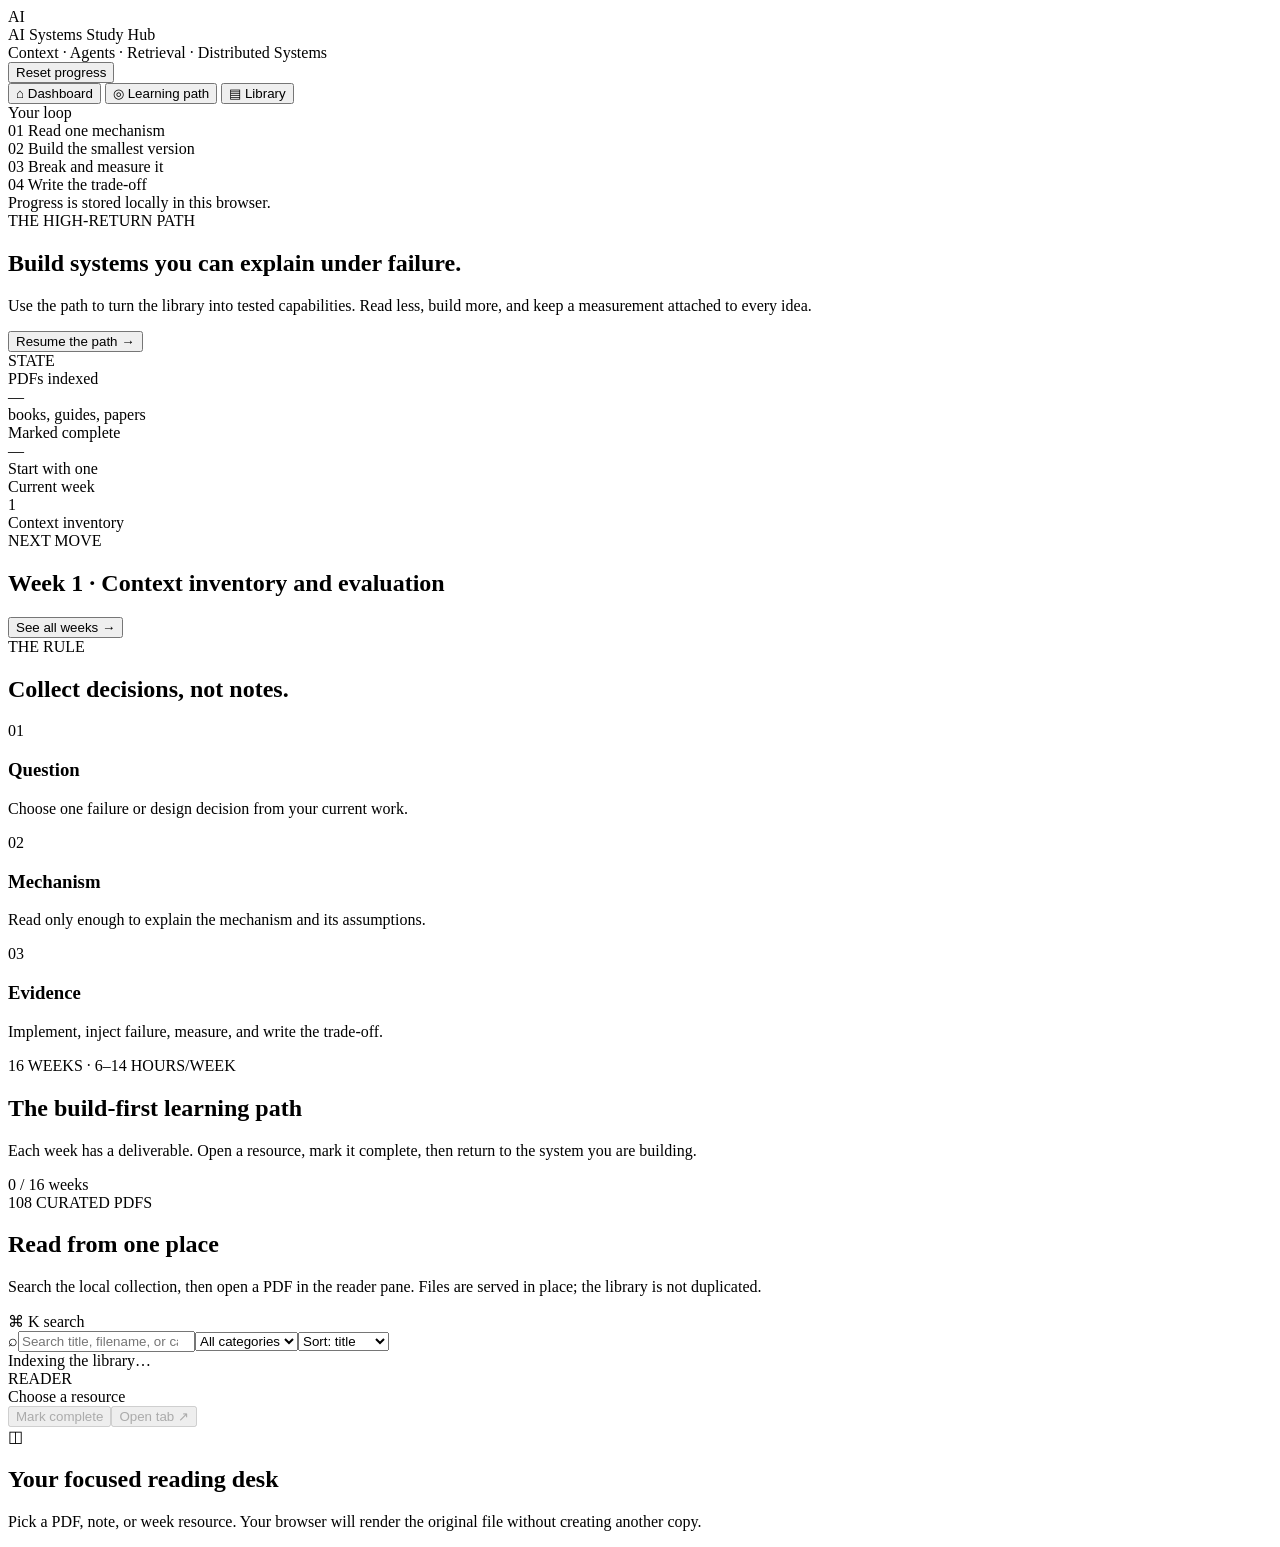
==== study-hub/static/index.html @ 67e895bd "Add private Cloudflare Study Hub deployment" ====
<!doctype html>
<html lang="en">
  <head>
    <meta charset="utf-8" />
    <meta name="viewport" content="width=device-width, initial-scale=1" />
    <title>AI Systems Study Hub</title>
    <link rel="stylesheet" href="/static/styles.css" />
    <script src="/static/app.js" defer></script>
  </head>
  <body>
    <header class="topbar">
      <div class="brand-mark">AI</div>
      <div>
        <div class="brand-title">AI Systems Study Hub</div>
        <div class="brand-subtitle">Context · Agents · Retrieval · Distributed Systems</div>
      </div>
      <div class="topbar-spacer"></div>
      <button class="ghost-button" id="reset-progress" title="Clear local progress">Reset progress</button>
    </header>

    <div class="app-shell">
      <aside class="sidebar">
        <button class="nav-button active" data-view="dashboard-view">⌂ <span>Dashboard</span></button>
        <button class="nav-button" data-view="path-view">◎ <span>Learning path</span></button>
        <button class="nav-button" data-view="library-view">▤ <span>Library</span></button>
        <div class="sidebar-rule"></div>
        <div class="sidebar-label">Your loop</div>
        <div class="loop-step"><span>01</span> Read one mechanism</div>
        <div class="loop-step"><span>02</span> Build the smallest version</div>
        <div class="loop-step"><span>03</span> Break and measure it</div>
        <div class="loop-step"><span>04</span> Write the trade-off</div>
        <div class="sidebar-footer">Progress is stored locally in this browser.</div>
      </aside>

      <main class="main-content">
        <section class="view" id="dashboard-view">
          <div class="hero-card">
            <div>
              <div class="eyebrow">THE HIGH-RETURN PATH</div>
              <h1>Build systems you can explain under failure.</h1>
              <p>Use the path to turn the library into tested capabilities. Read less, build more, and keep a measurement attached to every idea.</p>
              <button class="primary-button" id="resume-button">Resume the path <span>→</span></button>
            </div>
            <div class="hero-orbit" aria-hidden="true">
              <div class="orbit orbit-one"></div>
              <div class="orbit orbit-two"></div>
              <div class="orbit-core">STATE</div>
            </div>
          </div>

          <div class="metric-grid">
            <div class="metric-card"><div class="metric-label">PDFs indexed</div><div class="metric-value" id="total-pdfs">—</div><div class="metric-note">books, guides, papers</div></div>
            <div class="metric-card"><div class="metric-label">Marked complete</div><div class="metric-value" id="read-count">—</div><div class="metric-note" id="read-percent">Start with one</div></div>
            <div class="metric-card"><div class="metric-label">Current week</div><div class="metric-value" id="current-week">1</div><div class="metric-note" id="current-week-title">Context inventory</div></div>
          </div>

          <div class="section-heading"><div><div class="eyebrow">NEXT MOVE</div><h2 id="next-week-heading">Week 1 · Context inventory and evaluation</h2></div><button class="text-button" data-view-target="path-view">See all weeks →</button></div>
          <div class="next-card" id="next-week-card"></div>

          <div class="section-heading"><div><div class="eyebrow">THE RULE</div><h2>Collect decisions, not notes.</h2></div></div>
          <div class="rule-grid">
            <div><span class="rule-number">01</span><h3>Question</h3><p>Choose one failure or design decision from your current work.</p></div>
            <div><span class="rule-number">02</span><h3>Mechanism</h3><p>Read only enough to explain the mechanism and its assumptions.</p></div>
            <div><span class="rule-number">03</span><h3>Evidence</h3><p>Implement, inject failure, measure, and write the trade-off.</p></div>
          </div>
        </section>

        <section class="view hidden" id="path-view">
          <div class="page-heading"><div class="eyebrow">16 WEEKS · 6–14 HOURS/WEEK</div><h1>The build-first learning path</h1><p>Each week has a deliverable. Open a resource, mark it complete, then return to the system you are building.</p></div>
          <div class="path-progress"><div class="progress-track"><div class="progress-fill" id="path-progress-fill"></div></div><span id="path-progress-label">0 / 16 weeks</span></div>
          <div id="week-list" class="week-list"></div>
        </section>

        <section class="view hidden" id="library-view">
          <div class="page-heading library-heading"><div><div class="eyebrow">108 CURATED PDFS</div><h1>Read from one place</h1><p>Search the local collection, then open a PDF in the reader pane. Files are served in place; the library is not duplicated.</p></div><div class="library-shortcut"><span>⌘ K</span> search</div></div>
          <div class="library-toolbar"><label class="search-box"><span>⌕</span><input id="library-search" type="search" placeholder="Search title, filename, or category…" autocomplete="off" /></label><select id="category-filter"><option value="all">All categories</option></select><select id="sort-filter"><option value="title">Sort: title</option><option value="pages">Sort: pages</option><option value="year">Sort: year</option></select></div>
          <div class="library-layout"><div id="resource-list" class="resource-list"><div class="loading">Indexing the library…</div></div><div class="reader-panel"><div class="reader-toolbar"><div><div class="reader-kicker">READER</div><div class="reader-title" id="reader-title">Choose a resource</div></div><div class="reader-actions"><button class="ghost-button" id="mark-complete" disabled>Mark complete</button><button class="ghost-button" id="open-new-tab" disabled>Open tab ↗</button></div></div><div class="reader-body" id="reader-body"><div class="reader-empty"><div class="reader-icon">◫</div><h2>Your focused reading desk</h2><p>Pick a PDF, note, or week resource. Your browser will render the original file without creating another copy.</p></div></div></div></div>
        </section>
      </main>
    </div>
  </body>
</html>
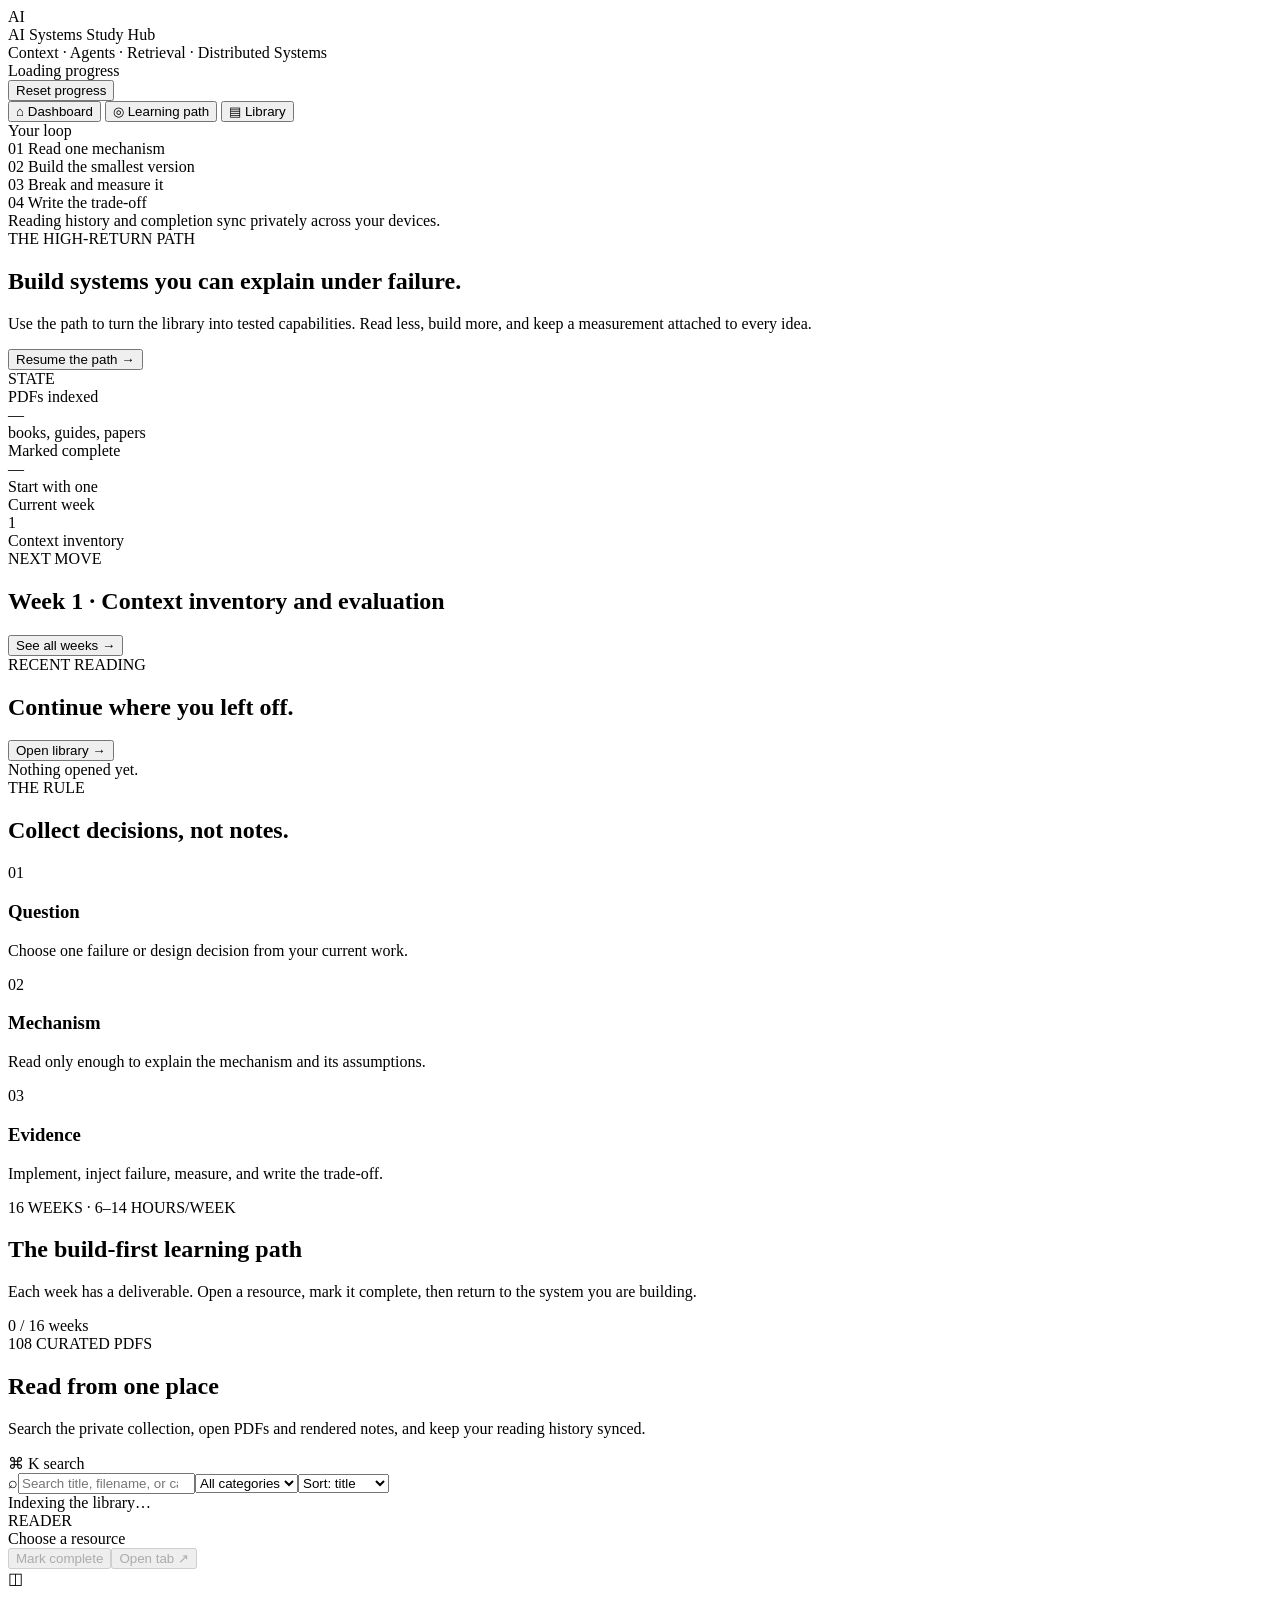
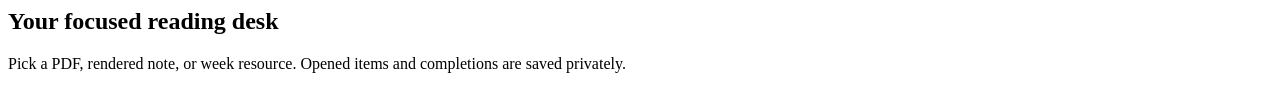
==== commit b369e4ee: "Add rendered notes, synced progress, and projects" ====
--- a/study-hub/static/index.html
+++ b/study-hub/static/index.html
@@ -5,6 +5,7 @@
     <meta name="viewport" content="width=device-width, initial-scale=1" />
     <title>AI Systems Study Hub</title>
     <link rel="stylesheet" href="/static/styles.css" />
+    <script src="/static/marked.umd.js"></script>
     <script src="/static/app.js" defer></script>
   </head>
   <body>
@@ -15,7 +16,8 @@
         <div class="brand-subtitle">Context · Agents · Retrieval · Distributed Systems</div>
       </div>
       <div class="topbar-spacer"></div>
-      <button class="ghost-button" id="reset-progress" title="Clear local progress">Reset progress</button>
+      <div class="sync-pill" id="sync-status"><span></span> Loading progress</div>
+      <button class="ghost-button" id="reset-progress" title="Clear saved progress">Reset progress</button>
     </header>
 
     <div class="app-shell">
@@ -29,7 +31,7 @@
         <div class="loop-step"><span>02</span> Build the smallest version</div>
         <div class="loop-step"><span>03</span> Break and measure it</div>
         <div class="loop-step"><span>04</span> Write the trade-off</div>
-        <div class="sidebar-footer">Progress is stored locally in this browser.</div>
+        <div class="sidebar-footer">Reading history and completion sync privately across your devices.</div>
       </aside>
 
       <main class="main-content">
@@ -57,6 +59,9 @@
           <div class="section-heading"><div><div class="eyebrow">NEXT MOVE</div><h2 id="next-week-heading">Week 1 · Context inventory and evaluation</h2></div><button class="text-button" data-view-target="path-view">See all weeks →</button></div>
           <div class="next-card" id="next-week-card"></div>
 
+          <div class="section-heading"><div><div class="eyebrow">RECENT READING</div><h2>Continue where you left off.</h2></div><button class="text-button" data-view-target="library-view">Open library →</button></div>
+          <div class="recent-grid" id="recent-reading"><div class="loading">Nothing opened yet.</div></div>
+
           <div class="section-heading"><div><div class="eyebrow">THE RULE</div><h2>Collect decisions, not notes.</h2></div></div>
           <div class="rule-grid">
             <div><span class="rule-number">01</span><h3>Question</h3><p>Choose one failure or design decision from your current work.</p></div>
@@ -72,9 +77,9 @@
         </section>
 
         <section class="view hidden" id="library-view">
-          <div class="page-heading library-heading"><div><div class="eyebrow">108 CURATED PDFS</div><h1>Read from one place</h1><p>Search the local collection, then open a PDF in the reader pane. Files are served in place; the library is not duplicated.</p></div><div class="library-shortcut"><span>⌘ K</span> search</div></div>
+          <div class="page-heading library-heading"><div><div class="eyebrow">108 CURATED PDFS</div><h1>Read from one place</h1><p>Search the private collection, open PDFs and rendered notes, and keep your reading history synced.</p></div><div class="library-shortcut"><span>⌘ K</span> search</div></div>
           <div class="library-toolbar"><label class="search-box"><span>⌕</span><input id="library-search" type="search" placeholder="Search title, filename, or category…" autocomplete="off" /></label><select id="category-filter"><option value="all">All categories</option></select><select id="sort-filter"><option value="title">Sort: title</option><option value="pages">Sort: pages</option><option value="year">Sort: year</option></select></div>
-          <div class="library-layout"><div id="resource-list" class="resource-list"><div class="loading">Indexing the library…</div></div><div class="reader-panel"><div class="reader-toolbar"><div><div class="reader-kicker">READER</div><div class="reader-title" id="reader-title">Choose a resource</div></div><div class="reader-actions"><button class="ghost-button" id="mark-complete" disabled>Mark complete</button><button class="ghost-button" id="open-new-tab" disabled>Open tab ↗</button></div></div><div class="reader-body" id="reader-body"><div class="reader-empty"><div class="reader-icon">◫</div><h2>Your focused reading desk</h2><p>Pick a PDF, note, or week resource. Your browser will render the original file without creating another copy.</p></div></div></div></div>
+          <div class="library-layout"><div id="resource-list" class="resource-list"><div class="loading">Indexing the library…</div></div><div class="reader-panel"><div class="reader-toolbar"><div><div class="reader-kicker">READER</div><div class="reader-title" id="reader-title">Choose a resource</div></div><div class="reader-actions"><button class="ghost-button" id="mark-complete" disabled>Mark complete</button><button class="ghost-button" id="open-new-tab" disabled>Open tab ↗</button></div></div><div class="reader-body" id="reader-body"><div class="reader-empty"><div class="reader-icon">◫</div><h2>Your focused reading desk</h2><p>Pick a PDF, rendered note, or week resource. Opened items and completions are saved privately.</p></div></div></div></div>
         </section>
       </main>
     </div>
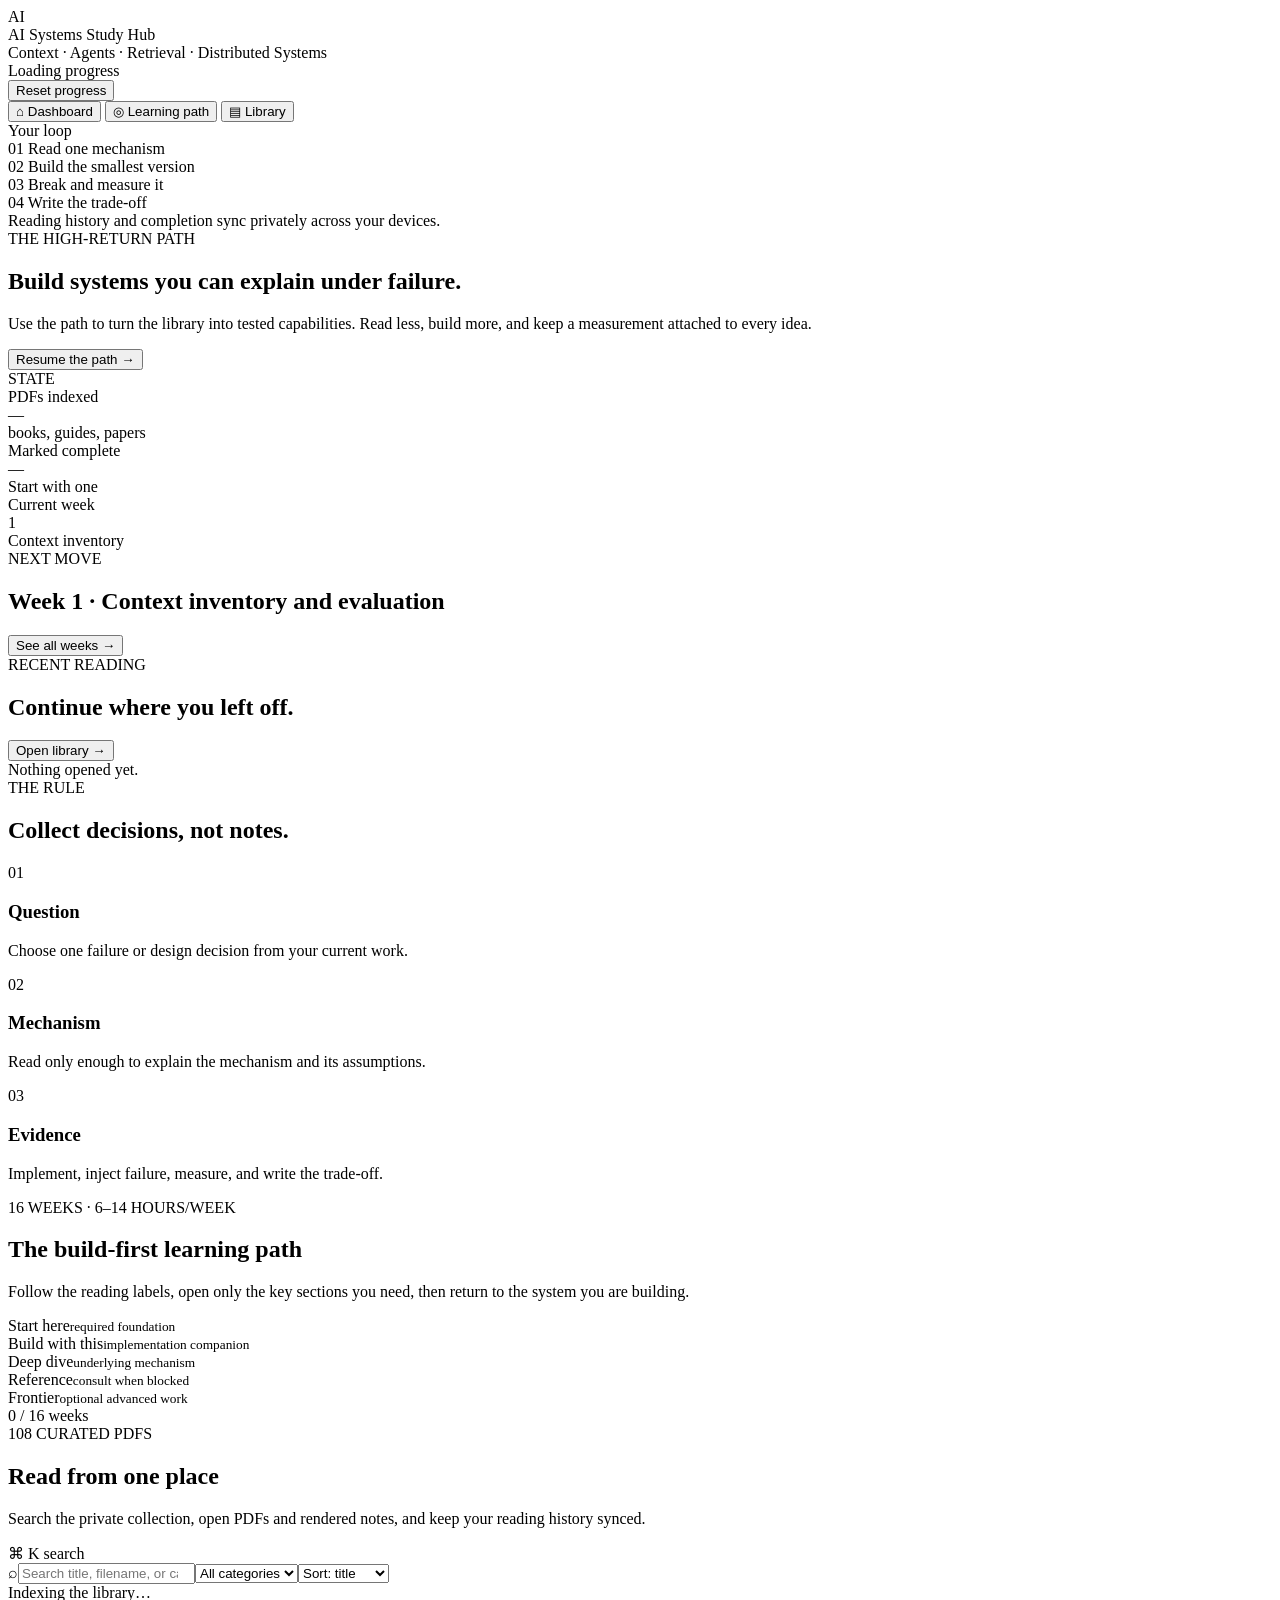
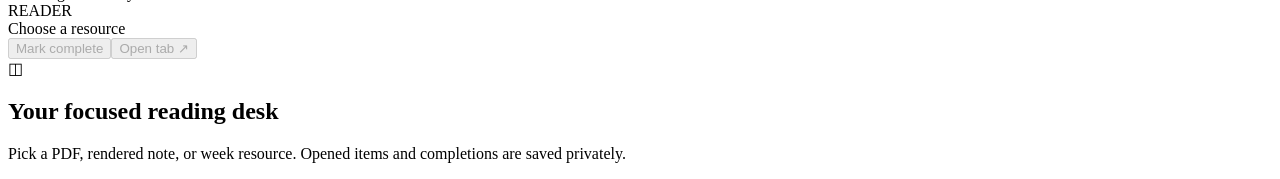
==== commit 49080c4f: "Add focused reading labels and key section jumps" ====
--- a/study-hub/static/index.html
+++ b/study-hub/static/index.html
@@ -71,7 +71,14 @@
         </section>
 
         <section class="view hidden" id="path-view">
-          <div class="page-heading"><div class="eyebrow">16 WEEKS · 6–14 HOURS/WEEK</div><h1>The build-first learning path</h1><p>Each week has a deliverable. Open a resource, mark it complete, then return to the system you are building.</p></div>
+          <div class="page-heading"><div class="eyebrow">16 WEEKS · 6–14 HOURS/WEEK</div><h1>The build-first learning path</h1><p>Follow the reading labels, open only the key sections you need, then return to the system you are building.</p></div>
+          <div class="reading-legend" aria-label="Reading priority labels">
+            <div><span class="role-badge role-start">Start here</span><small>required foundation</small></div>
+            <div><span class="role-badge role-build">Build with this</span><small>implementation companion</small></div>
+            <div><span class="role-badge role-deep">Deep dive</span><small>underlying mechanism</small></div>
+            <div><span class="role-badge role-reference">Reference</span><small>consult when blocked</small></div>
+            <div><span class="role-badge role-frontier">Frontier</span><small>optional advanced work</small></div>
+          </div>
           <div class="path-progress"><div class="progress-track"><div class="progress-fill" id="path-progress-fill"></div></div><span id="path-progress-label">0 / 16 weeks</span></div>
           <div id="week-list" class="week-list"></div>
         </section>
@@ -79,7 +86,7 @@
         <section class="view hidden" id="library-view">
           <div class="page-heading library-heading"><div><div class="eyebrow">108 CURATED PDFS</div><h1>Read from one place</h1><p>Search the private collection, open PDFs and rendered notes, and keep your reading history synced.</p></div><div class="library-shortcut"><span>⌘ K</span> search</div></div>
           <div class="library-toolbar"><label class="search-box"><span>⌕</span><input id="library-search" type="search" placeholder="Search title, filename, or category…" autocomplete="off" /></label><select id="category-filter"><option value="all">All categories</option></select><select id="sort-filter"><option value="title">Sort: title</option><option value="pages">Sort: pages</option><option value="year">Sort: year</option></select></div>
-          <div class="library-layout"><div id="resource-list" class="resource-list"><div class="loading">Indexing the library…</div></div><div class="reader-panel"><div class="reader-toolbar"><div><div class="reader-kicker">READER</div><div class="reader-title" id="reader-title">Choose a resource</div></div><div class="reader-actions"><button class="ghost-button" id="mark-complete" disabled>Mark complete</button><button class="ghost-button" id="open-new-tab" disabled>Open tab ↗</button></div></div><div class="reader-body" id="reader-body"><div class="reader-empty"><div class="reader-icon">◫</div><h2>Your focused reading desk</h2><p>Pick a PDF, rendered note, or week resource. Opened items and completions are saved privately.</p></div></div></div></div>
+          <div class="library-layout"><div id="resource-list" class="resource-list"><div class="loading">Indexing the library…</div></div><div class="reader-panel"><div class="reader-toolbar"><div><div class="reader-kicker">READER</div><div class="reader-title" id="reader-title">Choose a resource</div></div><div class="reader-actions"><button class="ghost-button" id="mark-complete" disabled>Mark complete</button><button class="ghost-button" id="open-new-tab" disabled>Open tab ↗</button></div></div><div class="reader-keybar hidden" id="reader-keys"></div><div class="reader-body" id="reader-body"><div class="reader-empty"><div class="reader-icon">◫</div><h2>Your focused reading desk</h2><p>Pick a PDF, rendered note, or week resource. Opened items and completions are saved privately.</p></div></div></div></div>
         </section>
       </main>
     </div>
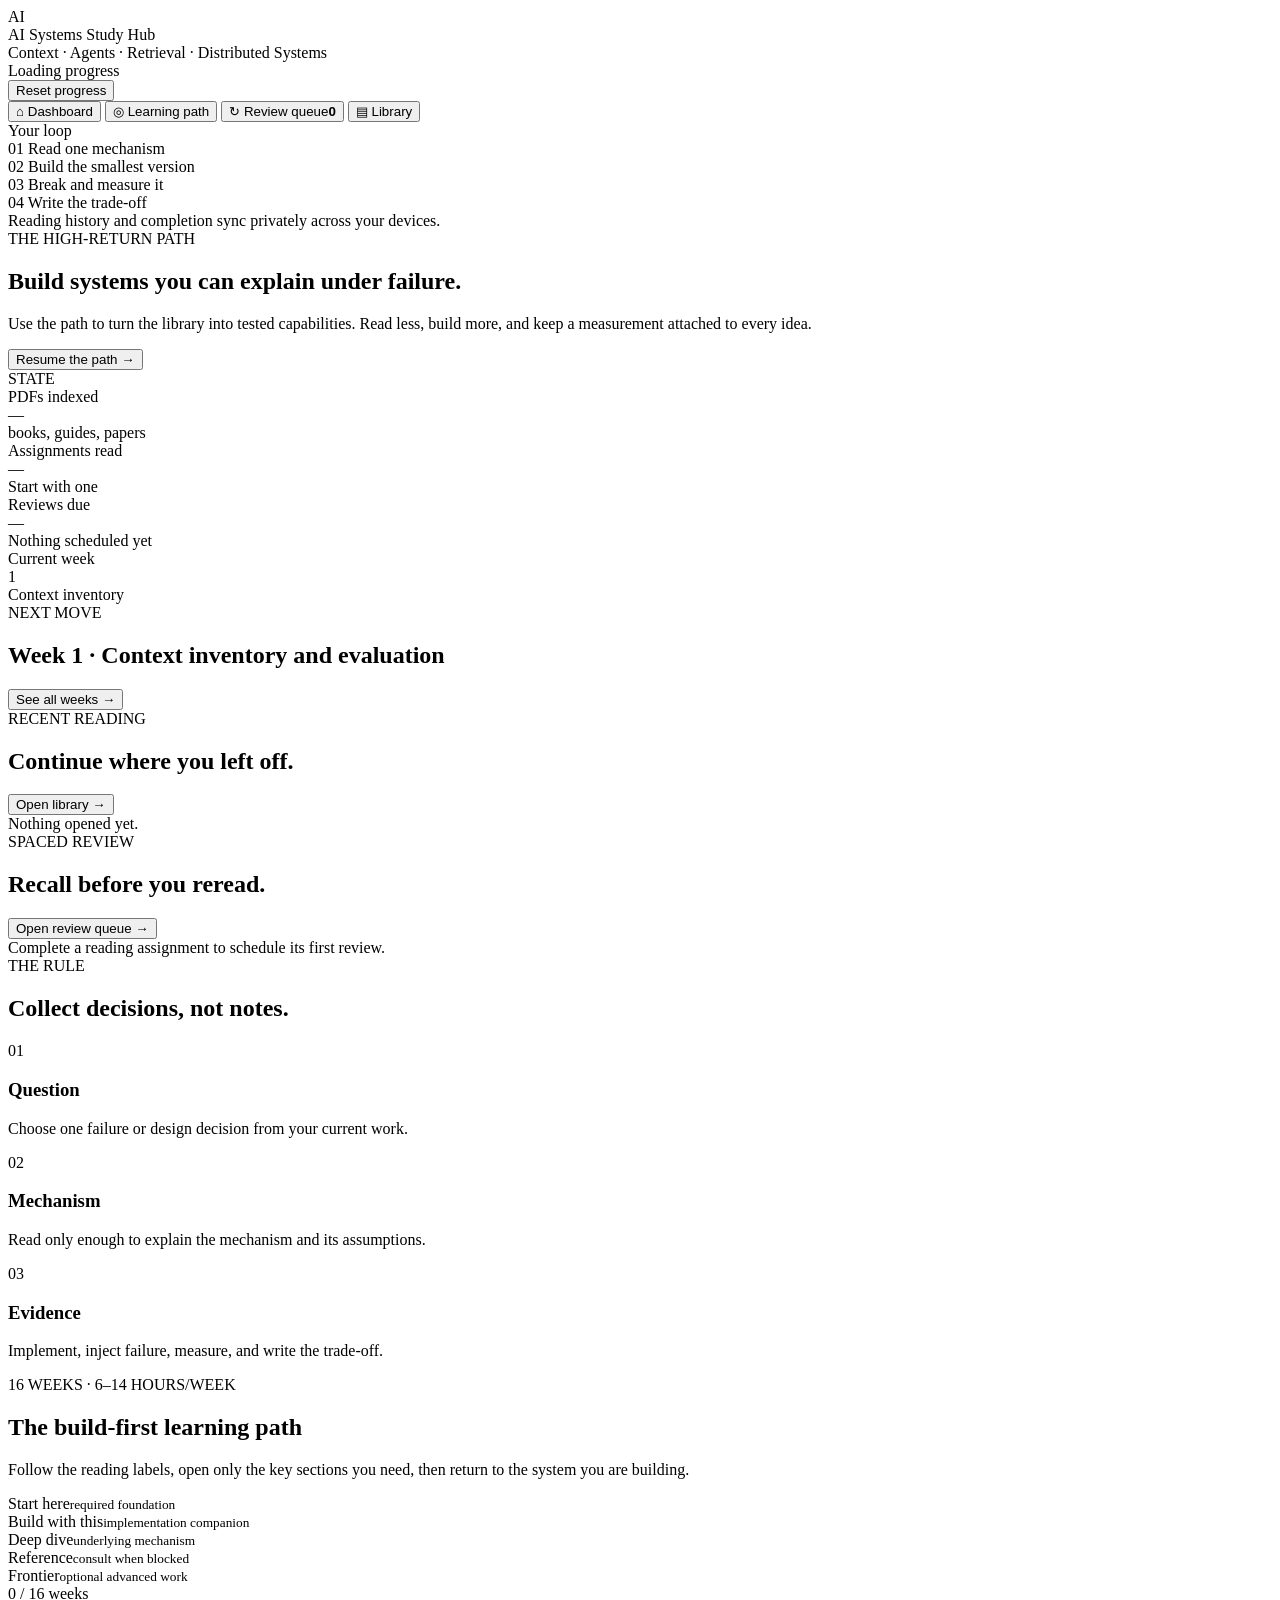
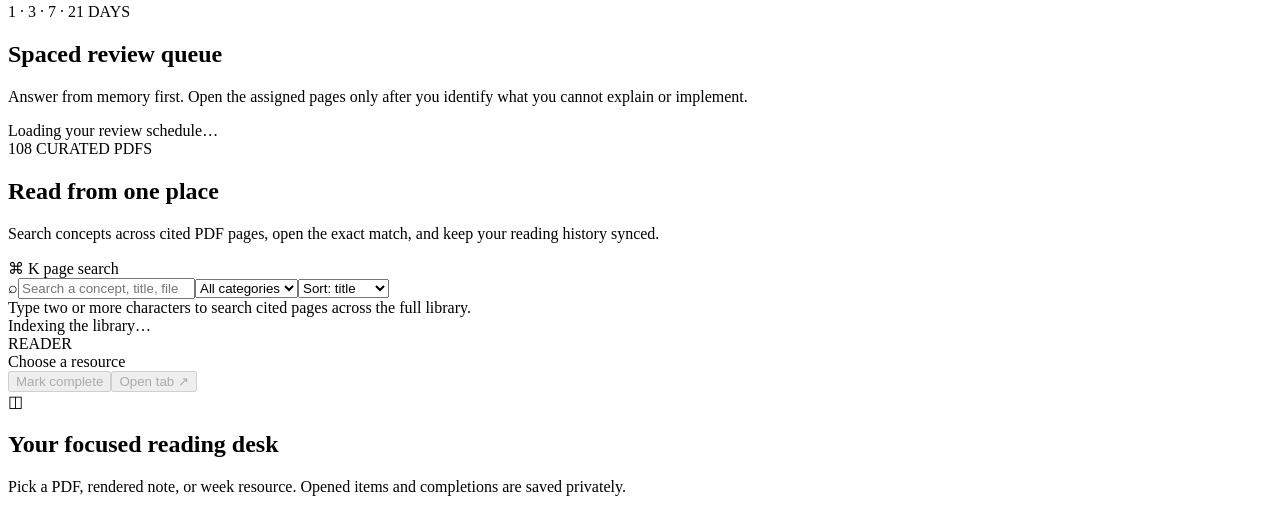
==== commit 06d07e1b: "Add mastery reviews and cited library search" ====
--- a/study-hub/static/index.html
+++ b/study-hub/static/index.html
@@ -24,6 +24,7 @@
       <aside class="sidebar">
         <button class="nav-button active" data-view="dashboard-view">⌂ <span>Dashboard</span></button>
         <button class="nav-button" data-view="path-view">◎ <span>Learning path</span></button>
+        <button class="nav-button" data-view="review-view">↻ <span>Review queue</span><b class="nav-count hidden" id="review-nav-count">0</b></button>
         <button class="nav-button" data-view="library-view">▤ <span>Library</span></button>
         <div class="sidebar-rule"></div>
         <div class="sidebar-label">Your loop</div>
@@ -52,7 +53,8 @@
 
           <div class="metric-grid">
             <div class="metric-card"><div class="metric-label">PDFs indexed</div><div class="metric-value" id="total-pdfs">—</div><div class="metric-note">books, guides, papers</div></div>
-            <div class="metric-card"><div class="metric-label">Marked complete</div><div class="metric-value" id="read-count">—</div><div class="metric-note" id="read-percent">Start with one</div></div>
+            <div class="metric-card"><div class="metric-label">Assignments read</div><div class="metric-value" id="read-count">—</div><div class="metric-note" id="read-percent">Start with one</div></div>
+            <div class="metric-card"><div class="metric-label">Reviews due</div><div class="metric-value" id="review-count">—</div><div class="metric-note" id="review-note">Nothing scheduled yet</div></div>
             <div class="metric-card"><div class="metric-label">Current week</div><div class="metric-value" id="current-week">1</div><div class="metric-note" id="current-week-title">Context inventory</div></div>
           </div>
 
@@ -61,6 +63,9 @@
 
           <div class="section-heading"><div><div class="eyebrow">RECENT READING</div><h2>Continue where you left off.</h2></div><button class="text-button" data-view-target="library-view">Open library →</button></div>
           <div class="recent-grid" id="recent-reading"><div class="loading">Nothing opened yet.</div></div>
+
+          <div class="section-heading"><div><div class="eyebrow">SPACED REVIEW</div><h2>Recall before you reread.</h2></div><button class="text-button" data-view-target="review-view">Open review queue →</button></div>
+          <div class="review-preview" id="review-preview"><div class="loading">Complete a reading assignment to schedule its first review.</div></div>
 
           <div class="section-heading"><div><div class="eyebrow">THE RULE</div><h2>Collect decisions, not notes.</h2></div></div>
           <div class="rule-grid">
@@ -83,9 +88,16 @@
           <div id="week-list" class="week-list"></div>
         </section>
 
+        <section class="view hidden" id="review-view">
+          <div class="page-heading"><div class="eyebrow">1 · 3 · 7 · 21 DAYS</div><h1>Spaced review queue</h1><p>Answer from memory first. Open the assigned pages only after you identify what you cannot explain or implement.</p></div>
+          <div class="review-summary" id="review-summary"></div>
+          <div id="review-list" class="review-list"><div class="loading">Loading your review schedule…</div></div>
+        </section>
+
         <section class="view hidden" id="library-view">
-          <div class="page-heading library-heading"><div><div class="eyebrow">108 CURATED PDFS</div><h1>Read from one place</h1><p>Search the private collection, open PDFs and rendered notes, and keep your reading history synced.</p></div><div class="library-shortcut"><span>⌘ K</span> search</div></div>
-          <div class="library-toolbar"><label class="search-box"><span>⌕</span><input id="library-search" type="search" placeholder="Search title, filename, or category…" autocomplete="off" /></label><select id="category-filter"><option value="all">All categories</option></select><select id="sort-filter"><option value="title">Sort: title</option><option value="pages">Sort: pages</option><option value="year">Sort: year</option></select></div>
+          <div class="page-heading library-heading"><div><div class="eyebrow">108 CURATED PDFS</div><h1>Read from one place</h1><p>Search concepts across cited PDF pages, open the exact match, and keep your reading history synced.</p></div><div class="library-shortcut"><span>⌘ K</span> page search</div></div>
+          <div class="library-toolbar"><label class="search-box"><span>⌕</span><input id="library-search" type="search" placeholder="Search a concept, title, filename, or category…" autocomplete="off" /></label><select id="category-filter"><option value="all">All categories</option></select><select id="sort-filter"><option value="title">Sort: title</option><option value="pages">Sort: pages</option><option value="year">Sort: year</option></select></div>
+          <div class="search-status" id="search-status">Type two or more characters to search cited pages across the full library.</div>
           <div class="library-layout"><div id="resource-list" class="resource-list"><div class="loading">Indexing the library…</div></div><div class="reader-panel"><div class="reader-toolbar"><div><div class="reader-kicker">READER</div><div class="reader-title" id="reader-title">Choose a resource</div></div><div class="reader-actions"><button class="ghost-button" id="mark-complete" disabled>Mark complete</button><button class="ghost-button" id="open-new-tab" disabled>Open tab ↗</button></div></div><div class="reader-keybar hidden" id="reader-keys"></div><div class="reader-body" id="reader-body"><div class="reader-empty"><div class="reader-icon">◫</div><h2>Your focused reading desk</h2><p>Pick a PDF, rendered note, or week resource. Opened items and completions are saved privately.</p></div></div></div></div>
         </section>
       </main>
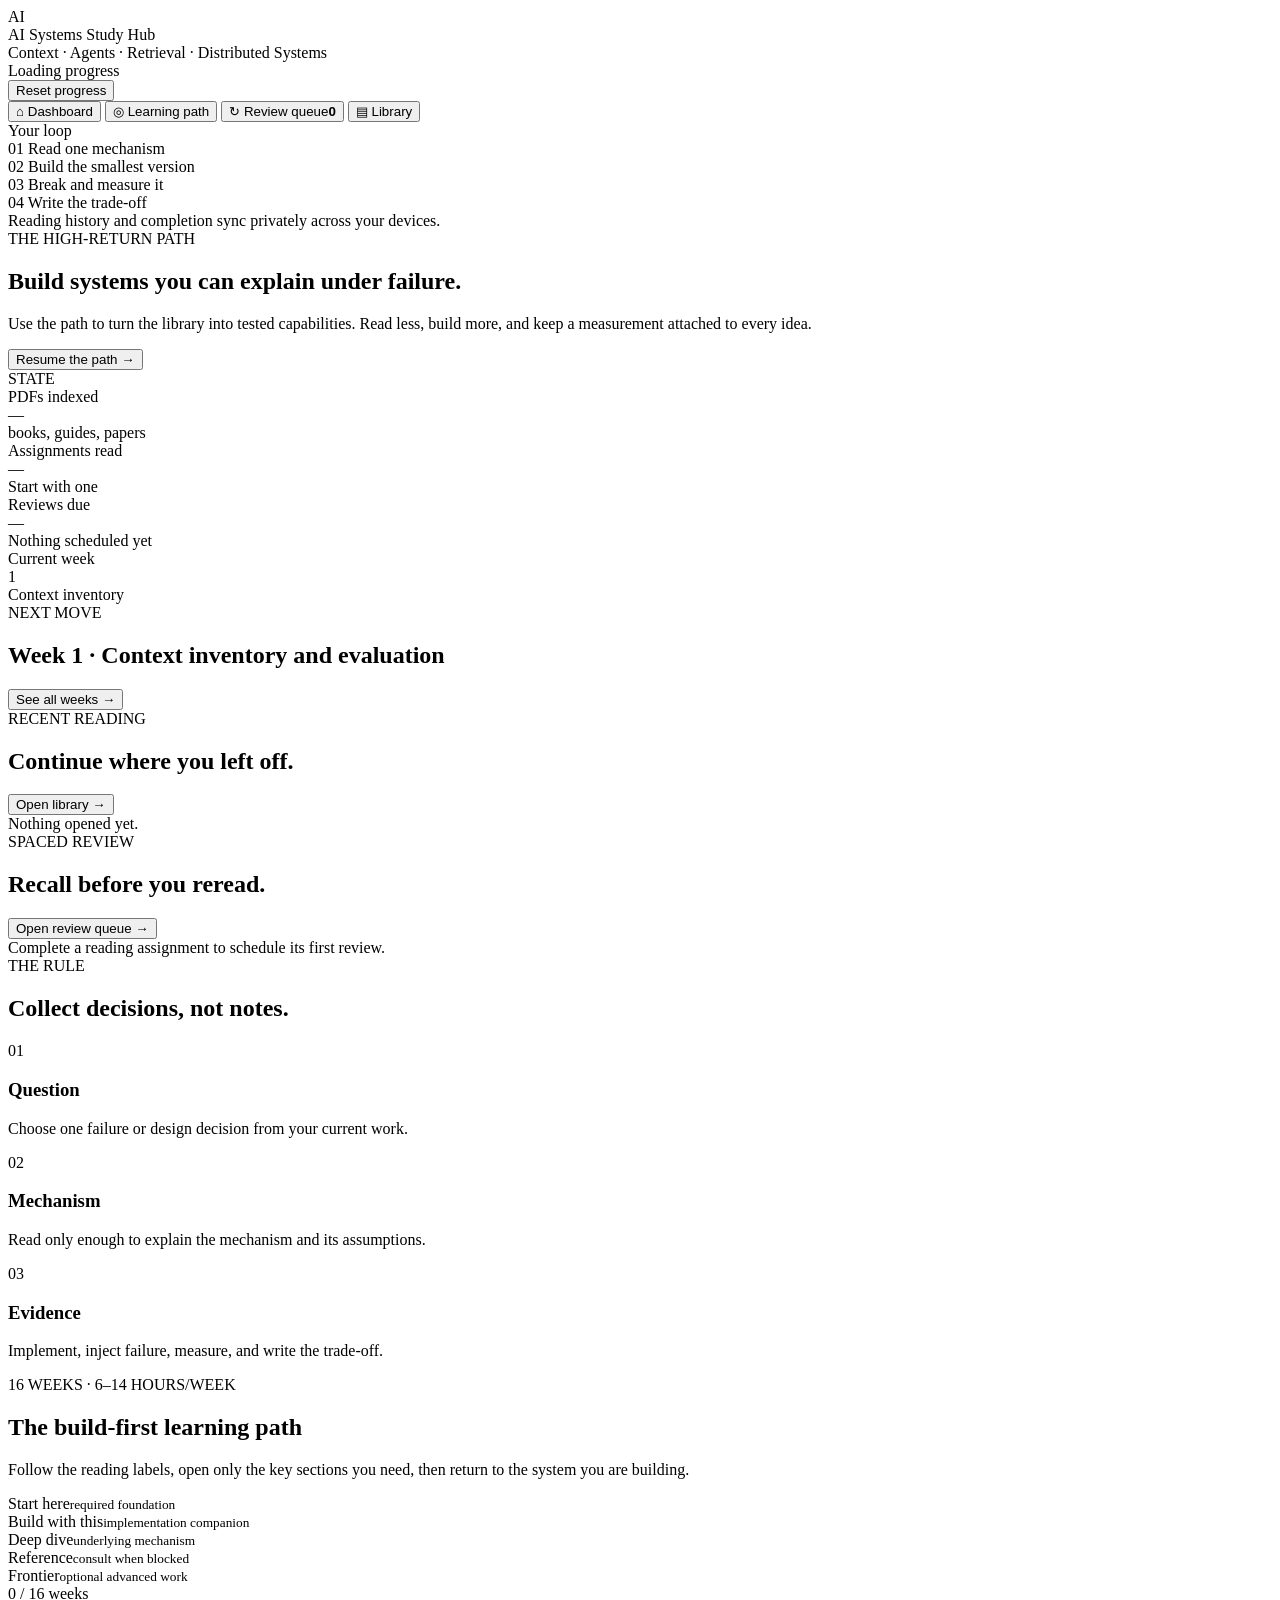
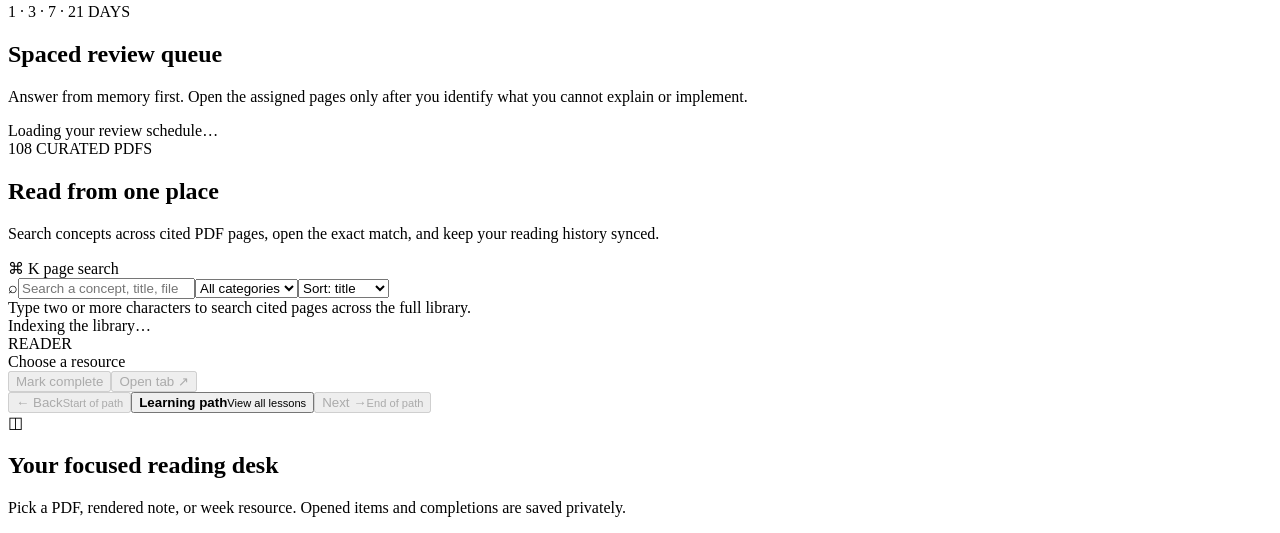
==== commit a441bc38: "Add previous and next lesson navigation" ====
--- a/study-hub/static/index.html
+++ b/study-hub/static/index.html
@@ -98,7 +98,7 @@
           <div class="page-heading library-heading"><div><div class="eyebrow">108 CURATED PDFS</div><h1>Read from one place</h1><p>Search concepts across cited PDF pages, open the exact match, and keep your reading history synced.</p></div><div class="library-shortcut"><span>⌘ K</span> page search</div></div>
           <div class="library-toolbar"><label class="search-box"><span>⌕</span><input id="library-search" type="search" placeholder="Search a concept, title, filename, or category…" autocomplete="off" /></label><select id="category-filter"><option value="all">All categories</option></select><select id="sort-filter"><option value="title">Sort: title</option><option value="pages">Sort: pages</option><option value="year">Sort: year</option></select></div>
           <div class="search-status" id="search-status">Type two or more characters to search cited pages across the full library.</div>
-          <div class="library-layout"><div id="resource-list" class="resource-list"><div class="loading">Indexing the library…</div></div><div class="reader-panel"><div class="reader-toolbar"><div><div class="reader-kicker">READER</div><div class="reader-title" id="reader-title">Choose a resource</div></div><div class="reader-actions"><button class="ghost-button" id="mark-complete" disabled>Mark complete</button><button class="ghost-button" id="open-new-tab" disabled>Open tab ↗</button></div></div><div class="reader-keybar hidden" id="reader-keys"></div><div class="reader-body" id="reader-body"><div class="reader-empty"><div class="reader-icon">◫</div><h2>Your focused reading desk</h2><p>Pick a PDF, rendered note, or week resource. Opened items and completions are saved privately.</p></div></div></div></div>
+          <div class="library-layout"><div id="resource-list" class="resource-list"><div class="loading">Indexing the library…</div></div><div class="reader-panel"><div class="reader-toolbar"><div><div class="reader-kicker">READER</div><div class="reader-title" id="reader-title">Choose a resource</div></div><div class="reader-actions"><button class="ghost-button" id="mark-complete" disabled>Mark complete</button><button class="ghost-button" id="open-new-tab" disabled>Open tab ↗</button></div></div><div class="reader-course-nav hidden" id="reader-course-nav"><button class="lesson-nav-button previous" id="previous-assignment" disabled><span>← Back</span><small id="previous-assignment-label">Start of path</small></button><button class="lesson-position" id="return-to-path"><strong id="assignment-position">Learning path</strong><small>View all lessons</small></button><button class="lesson-nav-button next" id="next-assignment" disabled><span>Next →</span><small id="next-assignment-label">End of path</small></button></div><div class="reader-keybar hidden" id="reader-keys"></div><div class="reader-body" id="reader-body"><div class="reader-empty"><div class="reader-icon">◫</div><h2>Your focused reading desk</h2><p>Pick a PDF, rendered note, or week resource. Opened items and completions are saved privately.</p></div></div></div></div>
         </section>
       </main>
     </div>
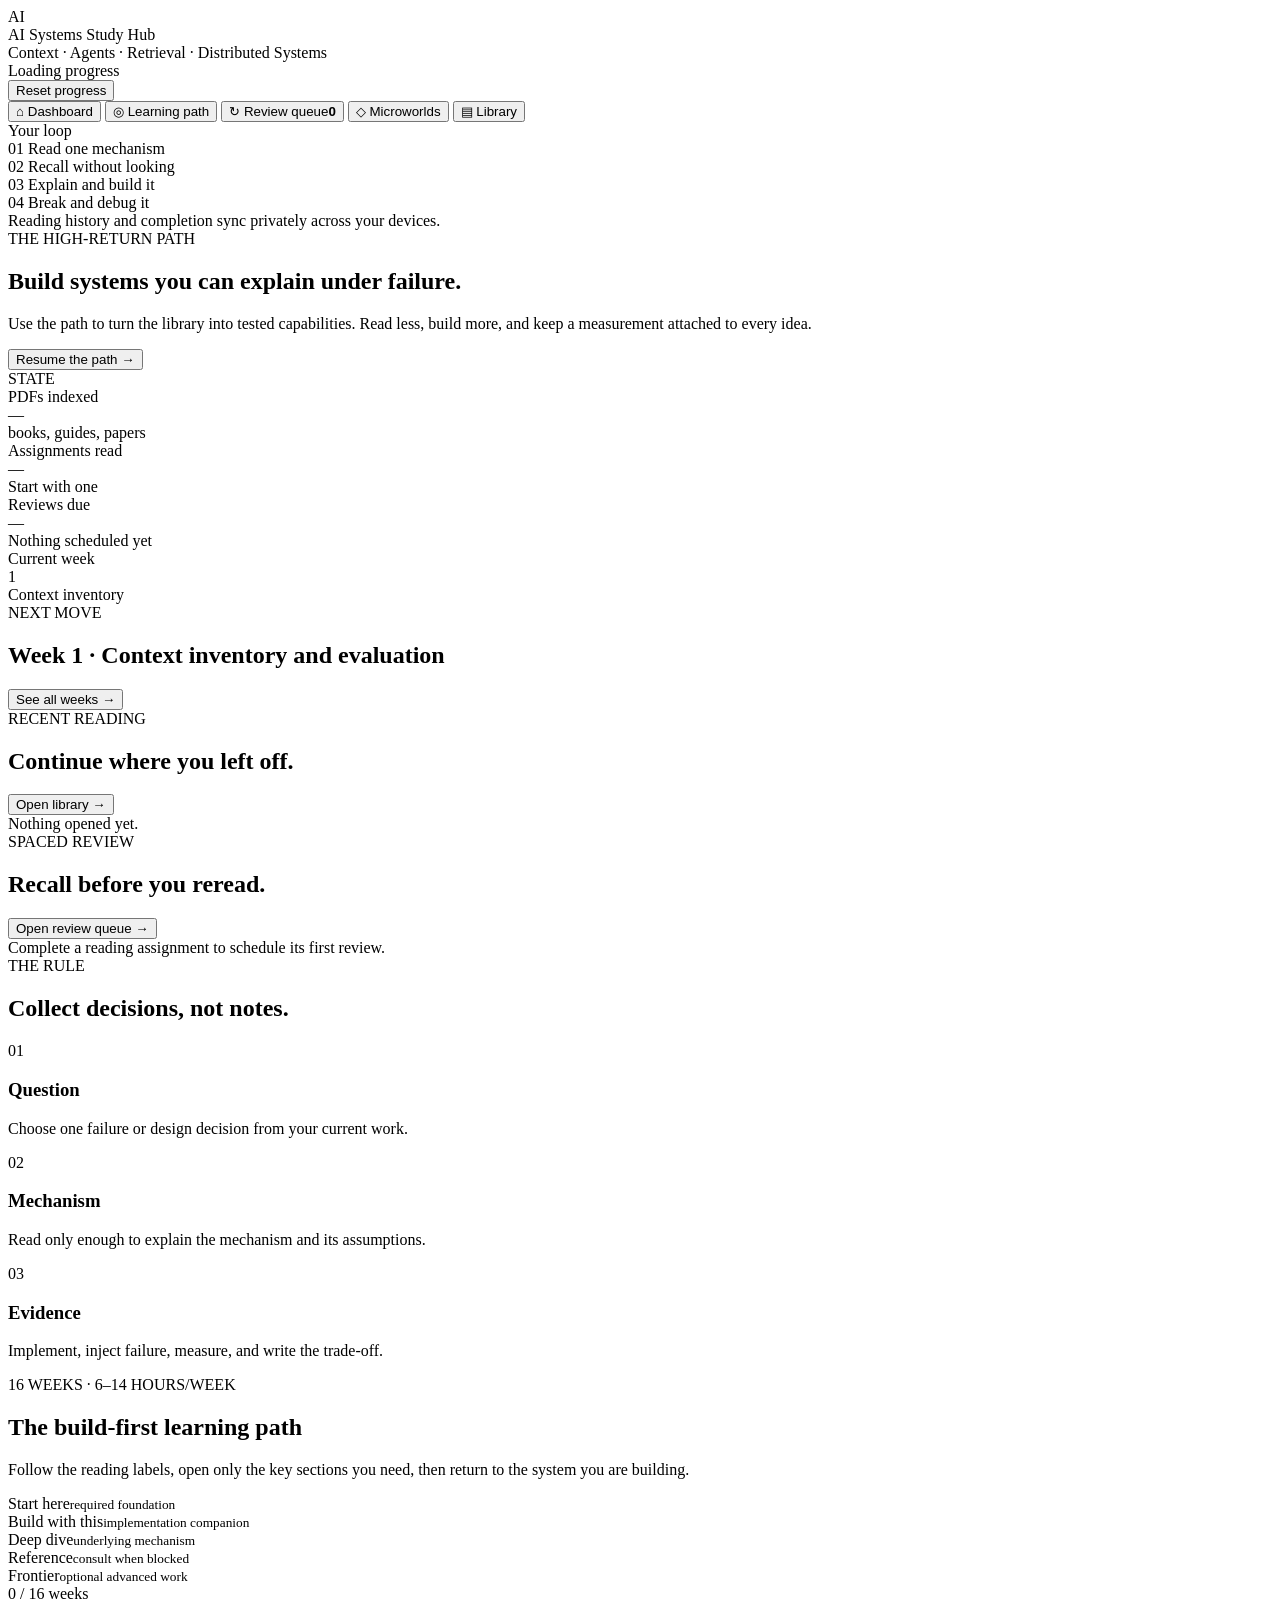
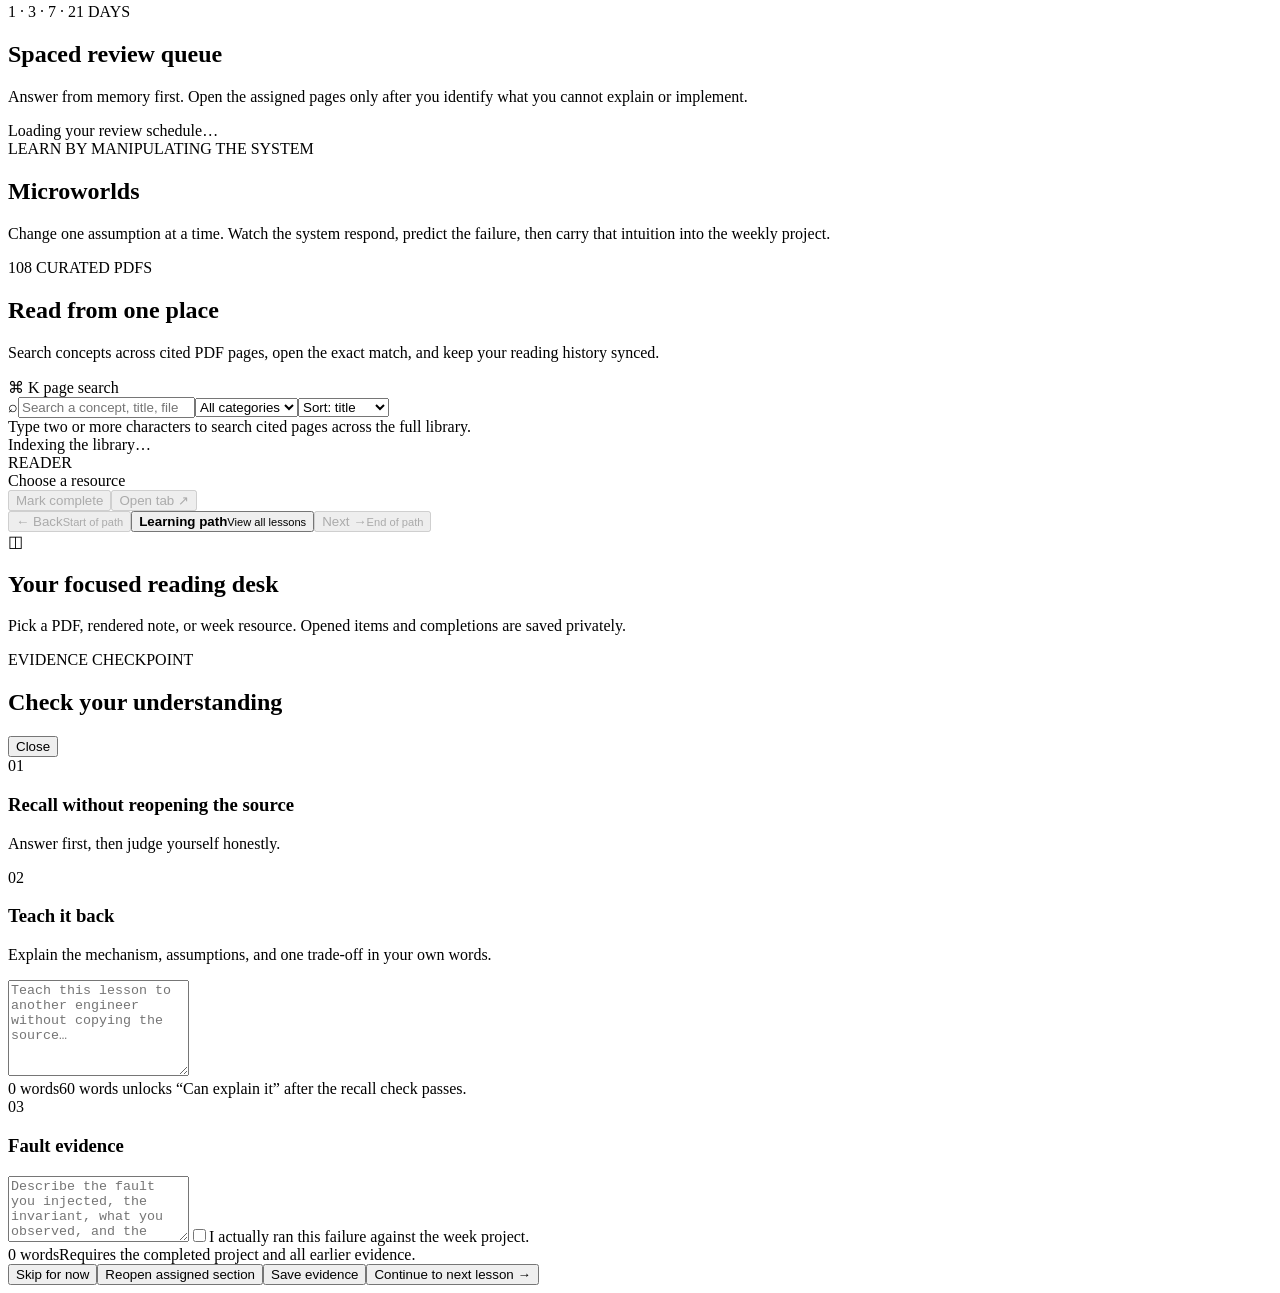
==== commit a694cc6a: "Add evidence learning studio and microworlds" ====
--- a/study-hub/static/index.html
+++ b/study-hub/static/index.html
@@ -6,6 +6,7 @@
     <title>AI Systems Study Hub</title>
     <link rel="stylesheet" href="/static/styles.css" />
     <script src="/static/marked.umd.js"></script>
+    <script src="/static/labs.js" defer></script>
     <script src="/static/app.js" defer></script>
   </head>
   <body>
@@ -25,13 +26,14 @@
         <button class="nav-button active" data-view="dashboard-view">⌂ <span>Dashboard</span></button>
         <button class="nav-button" data-view="path-view">◎ <span>Learning path</span></button>
         <button class="nav-button" data-view="review-view">↻ <span>Review queue</span><b class="nav-count hidden" id="review-nav-count">0</b></button>
+        <button class="nav-button" data-view="labs-view">◇ <span>Microworlds</span></button>
         <button class="nav-button" data-view="library-view">▤ <span>Library</span></button>
         <div class="sidebar-rule"></div>
         <div class="sidebar-label">Your loop</div>
         <div class="loop-step"><span>01</span> Read one mechanism</div>
-        <div class="loop-step"><span>02</span> Build the smallest version</div>
-        <div class="loop-step"><span>03</span> Break and measure it</div>
-        <div class="loop-step"><span>04</span> Write the trade-off</div>
+        <div class="loop-step"><span>02</span> Recall without looking</div>
+        <div class="loop-step"><span>03</span> Explain and build it</div>
+        <div class="loop-step"><span>04</span> Break and debug it</div>
         <div class="sidebar-footer">Reading history and completion sync privately across your devices.</div>
       </aside>
 
@@ -94,6 +96,11 @@
           <div id="review-list" class="review-list"><div class="loading">Loading your review schedule…</div></div>
         </section>
 
+        <section class="view hidden" id="labs-view">
+          <div class="page-heading"><div class="eyebrow">LEARN BY MANIPULATING THE SYSTEM</div><h1>Microworlds</h1><p>Change one assumption at a time. Watch the system respond, predict the failure, then carry that intuition into the weekly project.</p></div>
+          <div class="labs-index" id="labs-index"></div>
+        </section>
+
         <section class="view hidden" id="library-view">
           <div class="page-heading library-heading"><div><div class="eyebrow">108 CURATED PDFS</div><h1>Read from one place</h1><p>Search concepts across cited PDF pages, open the exact match, and keep your reading history synced.</p></div><div class="library-shortcut"><span>⌘ K</span> page search</div></div>
           <div class="library-toolbar"><label class="search-box"><span>⌕</span><input id="library-search" type="search" placeholder="Search a concept, title, filename, or category…" autocomplete="off" /></label><select id="category-filter"><option value="all">All categories</option></select><select id="sort-filter"><option value="title">Sort: title</option><option value="pages">Sort: pages</option><option value="year">Sort: year</option></select></div>
@@ -102,5 +109,16 @@
         </section>
       </main>
     </div>
+    <div class="studio-backdrop hidden" id="understanding-studio">
+      <section class="understanding-studio" role="dialog" aria-modal="true" aria-labelledby="studio-title">
+        <header class="studio-header"><div><div class="eyebrow" id="studio-week">EVIDENCE CHECKPOINT</div><h2 id="studio-title">Check your understanding</h2><p id="studio-subtitle"></p></div><button class="ghost-button" id="close-studio" aria-label="Close understanding checkpoint">Close</button></header>
+        <div class="evidence-ladder" id="evidence-ladder" aria-label="Evidence mastery levels"></div>
+        <div class="studio-section"><div class="studio-section-heading"><div><span>01</span><h3>Recall without reopening the source</h3></div><p>Answer first, then judge yourself honestly.</p></div><div id="checkpoint-questions" class="checkpoint-questions"></div></div>
+        <div class="studio-section"><div class="studio-section-heading"><div><span>02</span><h3>Teach it back</h3></div><p>Explain the mechanism, assumptions, and one trade-off in your own words.</p></div><textarea id="teach-back" rows="6" maxlength="2500" placeholder="Teach this lesson to another engineer without copying the source…"></textarea><div class="studio-counter"><span id="teach-back-count">0 words</span><span>60 words unlocks “Can explain it” after the recall check passes.</span></div></div>
+        <div class="studio-section"><div class="studio-section-heading"><div><span>03</span><h3>Fault evidence</h3></div><p id="fault-prompt"></p></div><textarea id="fault-reflection" rows="4" maxlength="1500" placeholder="Describe the fault you injected, the invariant, what you observed, and the fix…"></textarea><label class="fault-confirm"><input id="fault-tested" type="checkbox"/><span>I actually ran this failure against the week project.</span></label><div class="studio-counter"><span id="fault-count">0 words</span><span>Requires the completed project and all earlier evidence.</span></div></div>
+        <div class="studio-message" id="studio-message" role="status"></div>
+        <footer class="studio-actions"><button class="ghost-button hidden" id="skip-checkpoint">Skip for now</button><button class="ghost-button" id="open-studio-source">Reopen assigned section</button><button class="primary-button" id="save-evidence">Save evidence</button><button class="primary-button hidden" id="continue-next">Continue to next lesson →</button></footer>
+      </section>
+    </div>
   </body>
 </html>
